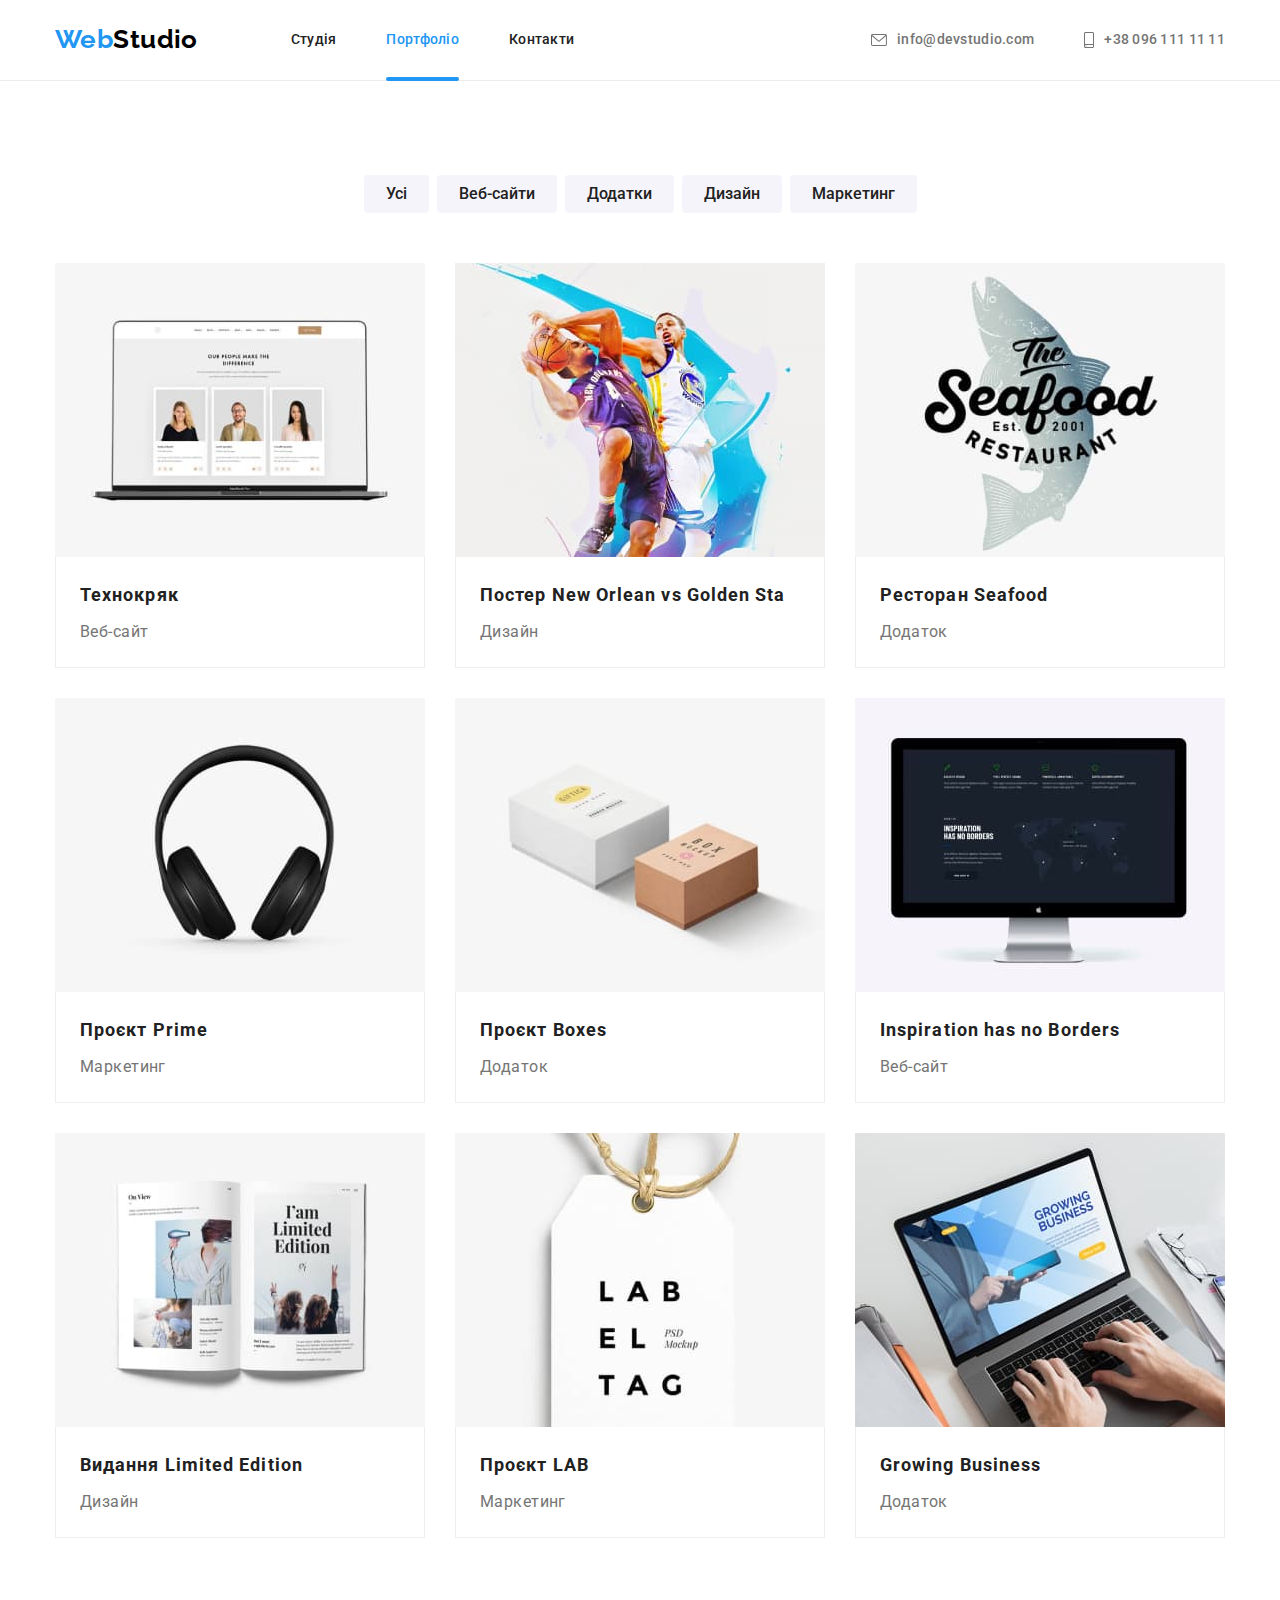
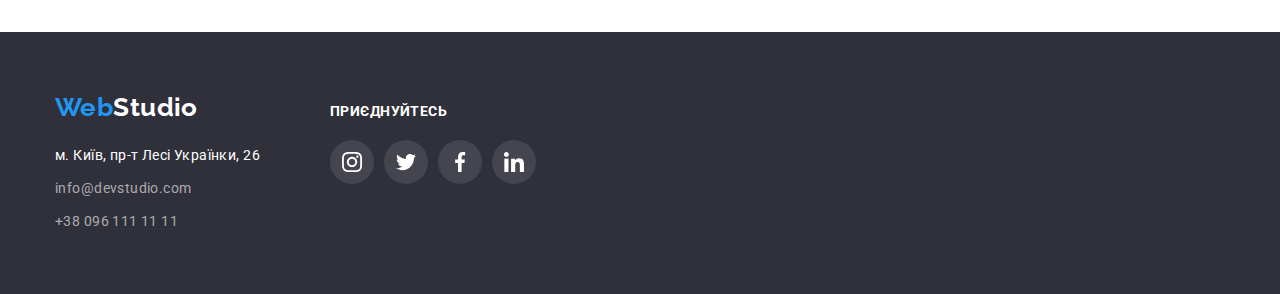
==== portfolio.html @ cd65d910 "hw5" ====
<!DOCTYPE html>
<html lang="uk">
  <head>
    <meta charset="UTF-8" />
    <meta http-equiv="X-UA-Compatible" content="IE=edge" />
    <meta name="viewport" content="width=device-width, initial-scale=1.0" />

    <title>Портфоліо</title>
    <link rel="preconnect" href="https://fonts.googleapis.com" />
    <link rel="preconnect" href="https://fonts.gstatic.com" crossorigin />
    <link
      href="https://fonts.googleapis.com/css2?family=Raleway:wght@700&family=Roboto:wght@400;500;700;900&display=swap"
      rel="stylesheet"
    />
    <link
      rel="stylesheet"
      href="https://cdnjs.cloudflare.com/ajax/libs/modern-normalize/1.0.0/modern-normalize.min.css"
    />
    <link rel="stylesheet" href="./css/styles.css" />
  </head>

  <body>
    <header class="page">
      <div class="coteiner page-coteiner">
        <a class="logo link" href="./index.html" lang="en"
          ><span class="accent">Web</span>Studio</a
        >
        <nav class="page-nav">
          <ul class="page-nav-list">
            <li><a class="link" href="./index.html">Студія</a></li>
            <li>
              <a class="link current" href="./portfolio.html">Портфоліо</a>
            </li>
            <li><a class="link" href="">Контакти</a></li>
          </ul>
        </nav>
        <ul class="contacts">
          <li>
            <a class="contact link" href="mailto:info@devstudio.com" lang="en">
              <svg class="icon" width="16" height="12">
                <use href="./images/icons.svg#icon-envelope"></use>
              </svg>
              info@devstudio.com</a
            >
          </li>

          <li>
            <a class="contact link" href="tel:+380961111111">
              <svg class="icon" width="10" height="16">
                <use href="./images/icons.svg#icon-smartphone"></use>
              </svg>
              +38 096 111 11 11</a
            >
          </li>
        </ul>
      </div>
    </header>

    <main class="main">
      <section class="section portfolio">
        <div class="coteiner">
          <h1 class="visually-hidden">Портфоліо</h1>
          <ul class="portfolio-filter">
            <li><button class="btn" type="button">Усі</button></li>
            <li>
              <button class="btn" type="button">Веб-сайти</button>
            </li>
            <li>
              <button class="btn" type="button">Додатки</button>
            </li>
            <li><button class="btn" type="button">Дизайн</button></li>
            <li>
              <button class="btn" type="button">Маркетинг</button>
            </li>
          </ul>
          <ul class="portfolio-galery">
            <li class="item">
              <a class="link" href="">
                <div class="thumb">
                  <img
                    src="./images/portfolio_1.jpg"
                    alt="Відкритий ноутбук"
                    width="370"
                  />

                  <p class="portfolio-description">
                    Ресурс пропонує комплексні пропозиції з різним рівнем
                    функціоналу та сервісів. Все це дозволить відвідувачу
                    отримати вичерпні відомості про компанію чи приватну особу.
                  </p>
                </div>
                <div class="title-item">
                  <h2 class="title">Технокряк</h2>
                  <p class="text">Веб-сайт</p>
                </div>
              </a>
            </li>
            <li class="item">
              <a class="link" href="">
                <div class="thumb">
                  <img
                    src="./images/portfolio_2.jpg"
                    alt="Два чоловіка борються за м'яч"
                    width="370"
                  />
                  <p class="portfolio-description">
                    Ресурс пропонує комплексні пропозиції з різним рівнем
                    функціоналу та сервісів. Все це дозволить відвідувачу
                    отримати вичерпні відомості про компРесурс пропонує
                    комплексні пропозиції з різним рівнем функціоналу та
                    сервісів. Все це дозволить відвідувачу отримати вичерпні
                    відомості про компРесурс пропонує комплексні пропозиції з
                    різним рівнем функціоналу та сервісів. Все це дозволить
                    отримати вичерпні відомості про комп
                  </p>
                </div>

                <div class="title-item">
                  <h2 class="title">
                    Постер <span lang="en">New Orlean vs Golden Sta</span>
                  </h2>
                  <p class="text">Дизайн</p>
                </div>
              </a>
            </li>
            <li class="item">
              <a class="link" href="">
                <div class="thumb">
                  <img
                    src="./images/portfolio_3.jpg"
                    alt="Логотип ресторану на фоні напівпрозорої риби"
                    width="370"
                  />
                  <p class="portfolio-description">
                    Ресурс пропонує комплексні пропозиції з різним рівнем
                    функціоналу та сервісів. Все це дозволить відвідувачу
                    отримати вичерпні відомості про компанію чи приватну особу.
                  </p>
                </div>

                <div class="title-item">
                  <h2 class="title">Ресторан <span lang="en">Seafood</span></h2>
                  <p class="text">Додаток</p>
                </div>
              </a>
            </li>
            <li class="item">
              <a class="link" href="">
                <div class="thumb">
                  <img
                    src="./images/portfolio_4.jpg"
                    alt="Зображені навушники"
                    width="370"
                  />
                  <p class="portfolio-description">
                    Ресурс пропонує комплексні пропозиції з різним рівнем
                    функціоналу та сервісів. Все це дозволить відвідувачу
                    отримати вичерпні відомості про компанію чи приватну особу.
                  </p>
                </div>

                <div class="title-item">
                  <h2 class="title">Проєкт <span lang="en">Prime</span></h2>
                  <p class="text">Маркетинг</p>
                </div>
              </a>
            </li>
            <li class="item">
              <a class="link" href="">
                <div class="thumb">
                  <img
                    src="./images/portfolio_5.jpg"
                    alt="Дві коробки біла та світло-коричнева"
                    width="370"
                  />
                  <p class="portfolio-description">
                    Ресурс пропонує комплексні пропозиції з різним рівнем
                    функціоналу та сервісів. Все це дозволить відвідувачу
                    отримати вичерпні відомості про компанію чи приватну особу.
                  </p>
                </div>

                <div class="title-item">
                  <h2 class="title">Проєкт <span lang="en">Boxes</span></h2>
                  <p class="text">Додаток</p>
                </div>
              </a>
            </li>
            <li class="item">
              <a class="link" href="">
                <div class="thumb">
                  <img
                    src="./images/portfolio_6.jpg"
                    alt="На єкрані монітору зображена карта світу"
                    width="370"
                  />
                  <p class="portfolio-description">
                    Ресурс пропонує комплексні пропозиції з різним рівнем
                    функціоналу та сервісів. Все це дозволить відвідувачу
                    отримати вичерпні відомості про компанію чи приватну особу.
                  </p>
                </div>

                <div class="title-item">
                  <h2 class="title" lang="en">Inspiration has no Borders</h2>
                  <p class="text">Веб-сайт</p>
                </div>
              </a>
            </li>
            <li class="item">
              <a class="link" href="">
                <div class="thumb">
                  <img
                    src="./images/portfolio_7.jpg"
                    alt="Відкритий журнал"
                    width="370"
                  />
                  <p class="portfolio-description">
                    Ресурс пропонує комплексні пропозиції з різним рівнем
                    функціоналу та сервісів. Все це дозволить відвідувачу
                    отримати вичерпні відомості про компанію чи приватну особу.
                  </p>
                </div>

                <div class="title-item">
                  <h2 class="title">
                    Видання <span lang="en">Limited Edition</span>
                  </h2>
                  <p class="text">Дизайн</p>
                </div>
              </a>
            </li>
            <li class="item">
              <a class="link" href="">
                <div class="thumb">
                  <img
                    src="./images/portfolio_8.jpg"
                    alt="Зображення бірки з написами"
                    width="370"
                  />
                  <p class="portfolio-description">
                    Ресурс пропонує комплексні пропозиції з різним рівнем
                    функціоналу та сервісів. Все це дозволить відвідувачу
                    отримати вичерпні відомості про компанію чи приватну особу.
                  </p>
                </div>

                <div class="title-item">
                  <h2 class="title">Проєкт <span lang="en">LAB</span></h2>
                  <p class="text">Маркетинг</p>
                </div>
              </a>
            </li>
            <li class="item">
              <a class="link" href="">
                <div class="thumb">
                  <img
                    src="./images/portfolio_9.jpg"
                    alt="Людина набирає працює за ноутбуком"
                    width="370"
                  />
                  <p class="portfolio-description">
                    Ресурс пропонує комплексні пропозиції з різним рівнем
                    функціоналу та сервісів. Все це дозволить відвідувачу
                    отримати вичерпні відомості про компанію чи приватну особу.
                  </p>
                </div>

                <div class="title-item">
                  <h2 class="title" lang="en">Growing Business</h2>
                  <p class="text">Додаток</p>
                </div>
              </a>
            </li>
          </ul>
        </div>
      </section>
    </main>
    <footer class="page-footer">
      <div class="coteiner">
        <div class="footer-first-column">
          <a class="logo link" href="./index.html" lang="en"
            ><span class="accent">Web</span>Studio</a
          >
          <address class="footer-address">
            <ul>
              <li>
                <a
                  class="link"
                  href="https://goo.gl/maps/CPtrU1FHBa2aNyZL9"
                  target="_blank"
                  rel="noopener noreferrer nofollow"
                  >м. Київ, пр-т Лесі Українки, 26</a
                >
              </li>
              <li>
                <a
                  class="contact link"
                  href="mailto:info@devstudio.com"
                  lang="en"
                  >info@devstudio.com</a
                >
              </li>
              <li>
                <a class="contact link" href="tel:+380961111111"
                  >+38 096 111 11 11</a
                >
              </li>
            </ul>
          </address>
        </div>
        <div>
          <p class="title">приєднуйтесь</p>
          <ul class="social-list">
            <li class="social-item">
              <a class="social-link link" href="">
                <svg class="icon" width="20" height="20">
                  <use href="./images/icons.svg#icon-instagram"></use>
                </svg>
              </a>
            </li>
            <li class="social-item">
              <a class="social-link link" href="">
                <svg class="icon" width="20" height="20">
                  <use href="./images/icons.svg#icon-twitter"></use>
                </svg>
              </a>
            </li>
            <li class="social-item">
              <a class="social-link link" href="">
                <svg class="icon" width="20" height="20">
                  <use href="./images/icons.svg#icon-facebook"></use>
                </svg>
              </a>
            </li>
            <li class="social-item">
              <a class="social-link link" href="">
                <svg class="icon" width="20" height="20">
                  <use href="./images/icons.svg#icon-linkedin"></use>
                </svg>
              </a>
            </li>
          </ul>
        </div>
      </div>
    </footer>
  </body>
</html>
---- css/styles.css ----
:root {
  --width-conteiner: 1200px;
  --distance-between-cards: 30px;

  --number-columns-benefits: 4;
  --number-columns-work: 3;
  --number-columns-team: 4;
  --number-columns-portfolio-galery: 3;
  /* color */
  --color-bg-primary: #ffffff;
  --color-bg-secondary: #f5f4fa;
  --color-bg-theme-dark: #2f303a;
  --color-bg-social-link-footer: rgba(255, 255, 255, 0.1);

  --color-accent: #2196f3;

  --color-text-theme-dark: #ffffff;
  --color-logo-header: #000000;
  --color-text: #757575;
  --color-nav-and-title: #212121;
  --color-social-link: #afb1b8;
  --color-contacts-footer: rgba(255, 255, 255, 0.6);

  --color-border-heder: #ececec;
  --color-border-potfolio: #eeeeee;

  --font-family-primary: "Roboto", sans-serif;
  --font-family-secondary: "Raleway", sans-serif;
  --animetion-time-func: 250ms cubic-bezier(0.4, 0, 0.2, 1);
  --modal-animetion-time-func: 2000ms cubic-bezier(0.4, 0, 0.2, 1);
}
/* -- dropping-- */
p,
h1,
h2,
h3 {
  margin-top: 0;
  margin-bottom: 0;
}
ul {
  margin-top: 0;
  margin-bottom: 0;
  padding-left: 0;
  list-style: none;
}
button {
  cursor: pointer;
}
img {
  display: block;
  max-width: 100%;
  height: auto;
}
.link {
  text-decoration: none;
  color: inherit;
}
/* -- /dropping-- */
/* --general-- */
body {
  background-color: var(--color-bg-primary);
  color: var(--color-text);

  font-family: var(--font-family-primary);
  font-size: 14px;
  line-height: 1.71;
  letter-spacing: 0.03em;
}
.coteiner {
  width: var(--width-conteiner);
  padding: 0 15px;
  margin: auto;
}
.section {
  padding-bottom: 94px;
}
.section:not(.work) {
  padding-top: 94px;
}
.section-title {
  margin-bottom: 50px;

  font-size: 36px;
  line-height: 1.17;
  text-align: center;
}
.title-item {
  background-color: var(--color-bg-primary);
}
.section-title,
.title {
  color: var(--color-nav-and-title);
}
.title {
  /* як заголовок наслідує шрифт з браузера десь 16 */
  font-size: 14px;
  line-height: 1.14;
}
.accent,
.page-nav-list .link:hover,
.page-nav-list .link:focus {
  color: var(--color-accent);
}
.btn:hover,
.btn:focus {
  box-shadow: 0px 3px 1px rgba(0, 0, 0, 0.1), 0px 1px 2px rgba(0, 0, 0, 0.08),
    0px 2px 2px rgba(0, 0, 0, 0.12);
  background-color: var(--color-accent);
  color: var(--color-text-theme-dark);
}
/* сховати логічні заголовки, вдсутні на макеті */
.visually-hidden {
  position: absolute;
  white-space: nowrap;
  width: 1px;
  height: 1px;
  overflow: hidden;
  border: 0;
  padding: 0;
  clip: rect(0 0 0 0);
  clip-path: inset(50%);
  margin: -1px;
}
/* --/general-- */
/* --header-- */
.page {
  border-bottom: 1px solid var(--color-border-heder);
}
.logo {
  color: var(--color-logo-header);

  font-family: var(--font-family-secondary);
  font-weight: 700;
  font-size: 26px;
  line-height: 1.2;
}

.page-coteiner {
  display: flex;
  flex-wrap: wrap;
  align-items: center;
  position: inherit;
}

.page-nav-list .link {
  color: var(--color-nav-and-title);
  transition: color var(--animetion-time-func);
}
.page-nav-list .link,
.page .contact {
  display: block;
  padding: 32px 0;
}
.page-nav-list,
.contacts {
  display: flex;
  gap: 50px;

  font-weight: 500;
  line-height: 1.14;
  letter-spacing: 0.02em;
}
.contacts {
  margin-left: auto;
}
.page-nav-list .current {
  color: var(--color-accent);
  position: relative;
}

.current::after {
  content: "";
  position: absolute;
  bottom: -1px;
  left: 0;
  width: 100%;
  height: 4px;
  background-color: var(--color-accent);
  border-radius: 2px;
}
.page-nav-list {
  margin-left: 93px;
}
.page .contact {
  display: flex;
  gap: 10px;
  align-items: center;
}
.icon {
  fill: currentColor;
  transition: fill var(--animetion-time-func);
}

/* --/header-- */
/* --hero-- */
.hero {
  max-width: 1600px;
  margin-left: auto;
  margin-right: auto;
  background-color: #c4c4c4;
  background-image: linear-gradient(
      rgba(47, 48, 58, 0.4),
      rgba(47, 48, 58, 0.4)
    ),
    url(../images/hero.jpg);

  background-repeat: no-repeat;
  background-position: center;
  background-size: cover;

  color: var(--color-text-theme-dark);
  text-align: center;
  padding-top: 200px;
  padding-bottom: 200px;
}
.hero-title {
  width: 696px;
  margin-left: auto;
  margin-right: auto;
  margin-bottom: 30px;

  font-weight: 900;
  font-size: 44px;
  line-height: 1.36;
  letter-spacing: 0.06em;
  text-transform: uppercase;
}
.btn-hero {
  padding: 10px 32px;
  box-shadow: 0px 4px 4px rgba(0, 0, 0, 0.15);
  border-radius: 4px;
  border: none;

  background-color: var(--color-accent);
  color: var(--color-text-theme-dark);

  font-weight: 700;
  font-size: 16px;
  line-height: 1.88;
  letter-spacing: 0.06em;
}
/* --/hero-- */
/* --benefits-- */
.benefits .title {
  margin-bottom: 10px;
  text-transform: uppercase;
}

.benefits-list {
  display: flex;
  gap: var(--distance-between-cards);
}
.benefits-list .item {
  flex-basis: calc(
    (
        100% - (var(--number-columns-benefits) - 1) *
          var(--distance-between-cards)
      ) / var(--number-columns-benefits)
  );
}
.benefits-list .item-icon {
  display: flex;
  height: 120px;
  background-color: var(--color-bg-secondary);
  justify-content: center;
  align-items: center;
  margin-bottom: 30px;
}

/* --/benefits-- */
/* --work-- */
.work-list {
  display: flex;
  gap: var(--distance-between-cards);
}
.work-list .item {
  flex-basis: calc(
    (100% - (var(--number-columns-work) - 1) * var(--distance-between-cards)) /
      var(--number-columns-work)
  );
  position: relative;
}

.work-description {
  display: flex;
  align-items: center;
  justify-content: center;
  position: absolute;
  bottom: 0;
  left: 0;
  height: 70px;
  width: 100%;

  background-color: rgba(47, 48, 58, 0.8);
}
.work-description-title {
  color: var(--color-text-theme-dark);
  text-transform: uppercase;
}
/* --/work-- */
/* --team-- */
.team-list {
  display: flex;
  gap: var(--distance-between-cards);
}
.team {
  background-color: var(--color-bg-secondary);
}
.team .title-item {
  padding-top: 30px;
  padding-bottom: 30px;
}
.team .item {
  flex-basis: calc(
    (100% - (var(--number-columns-team) - 1) * var(--distance-between-cards)) /
      var(--number-columns-team)
  );
  border-radius: 0px 0px 4px 4px;
}
.team .icon {
  fill: var(--color-social-link);
}
.team .title {
  margin-bottom: 10px;

  font-weight: 500;
  font-size: 16px;
  line-height: 1.19;
  text-align: center;
}
.team .text {
  font-size: 16px;
  line-height: 1.19;
  text-align: center;
  margin-bottom: 16px;
}
.social-list {
  display: flex;
  gap: 10px;
  align-items: center;
  justify-content: center;
}
.social-item {
  width: 44px;
  height: 44px;
}
.social-link {
  display: flex;
  align-items: center;
  justify-content: center;
  width: 100%;
  height: 100%;
  border-radius: 50%;
  transition: background-color var(--animetion-time-func);
}

.team .social-link:hover .icon,
.team .social-link:focus .icon {
  fill: var(--color-text-theme-dark);
}
/* --/team-- */
/* --client-- */
.client-list {
  display: flex;
  gap: var(--distance-between-cards);
}
.client-item {
  width: 170px;
  height: 92px;
}
.client-link {
  display: flex;
  align-items: center;
  justify-content: center;
  width: 100%;
  height: 100%;
  border: 1px solid var(--color-social-link);
  border-radius: 4px;
  transition: border-color var(--animetion-time-func);
}
.client-link .icon {
  fill: var(--color-social-link);
}
.client-link:hover,
.client-link:focus {
  border-color: var(--color-accent);
}
.client-link:hover .icon,
.client-link:focus .icon {
  fill: var(--color-accent);
}
/* --/client */
/* --portfolio-- */

.btn {
  padding: 6px 22px;
  border: 0;
  border-radius: 4px;
  font-weight: 500;
  font-size: 16px;
  line-height: 1.6;

  background-color: var(--color-bg-secondary);
  color: var(--color-nav-and-title);
  transition: box-shadow var(--animetion-time-func),
    background-color var(--animetion-time-func),
    color var(--animetion-time-func);
}
.portfolio-filter {
  display: flex;
  justify-content: center;
  column-gap: 8px;
  margin-bottom: 50px;
}
.portfolio-galery {
  display: flex;
  flex-wrap: wrap;
  gap: var(--distance-between-cards);
}
.portfolio-galery .item {
  flex-basis: calc(
    (
        100% - (var(--number-columns-portfolio-galery) - 1) *
          var(--distance-between-cards)
      ) / var(--number-columns-portfolio-galery)
  );
}
.portfolio-galery .title-item {
  border-left: 1px solid var(--color-border-potfolio);
  border-right: 1px solid var(--color-border-potfolio);
  border-bottom: 1px solid var(--color-border-potfolio);

  padding: 20px 24px;
}
.portfolio-galery .title {
  font-size: 18px;
  line-height: 2;
  letter-spacing: 0.06em;
  margin-bottom: 4px;
}
.portfolio-galery .text {
  font-size: 16px;
  line-height: 1.88;
}
.portfolio-galery .thumb {
  position: relative;
  overflow: hidden;
}
.portfolio-description {
  position: absolute;
  top: 0;
  left: 0;
  /* width: 370px;
  height: 294px; */
  width: 100%;
  height: 100%;
  overflow: auto;
  transform: translateY(100%);
  transition: transform var(--animetion-time-func),
    opacity var(--animetion-time-func);
  display: flex;
  align-items: center;
  justify-content: center;
  padding: 24px 24px;

  color: var(--color-text-theme-dark);
  background-color: rgba(33, 150, 243, 0.9);
  font-size: 18px;
  line-height: 1.56;
  opacity: 0;
}

.portfolio-galery .link {
  display: block;
  transition: box-shadow var(--animetion-time-func);
}
.portfolio-galery .link:hover .portfolio-description,
.portfolio-galery .link:focus .portfolio-description {
  transform: translateY(0%);
  opacity: 1;
}
.portfolio-galery .link:hover,
.portfolio-galery .link:focus {
  box-shadow: 0px 1px 1px rgba(0, 0, 0, 0.12), 0px 4px 4px rgba(0, 0, 0, 0.06),
    1px 4px 6px rgba(0, 0, 0, 0.16);
  /* opacity: 1; */
}

/* --/portfolio-- */
/* --footer-- */
.page-footer {
  background-color: var(--color-bg-theme-dark);
  color: var(--color-text-theme-dark);
  padding-top: 60px;
  padding-bottom: 60px;
}
.page-footer .coteiner {
  display: flex;
  gap: 70px;
  align-items: baseline;
}
.page-footer .link {
  color: inherit;
  font-style: normal;
}
.footer-address {
  margin-top: 20px;
}
.footer-address li + li {
  margin-top: 9px;
}
.page-footer .contact {
  color: var(--color-contacts-footer);
}
.page-footer .social-link {
  background-color: var(--color-bg-social-link-footer);
}
.page-footer .title {
  margin-bottom: 20px;
  font-weight: 700;
  text-transform: uppercase;
  color: inherit;
}
.contact {
  transition: color var(--animetion-time-func);
}
.contact:hover,
.contact:focus {
  color: var(--color-accent);
}
.social-link:hover,
.social-link:focus {
  background-color: var(--color-accent);
}
/* --/footer--  */
/* modal */
.backdrop {
  position: fixed;
  top: 0;
  left: 0;
  width: 100%;
  height: 100%;
  z-index: 100;
  background-color: rgba(0, 0, 0, 0.2);
  opacity: 1;
  transition: visibility var(--modal-animetion-time-func),
    opacity var(--modal-animetion-time-func);
}
.backdrop.is-hidden {
  opacity: 0;
  visibility: hidden;
  pointer-events: none;
}
.backdrop.is-hidden .modal {
  border-radius: 50%;
  background-color: var(--color-accent);
  transform: translate(100%, 100%) scale(2) rotate(720deg);
}
.modal {
  position: absolute;
  top: 50%;
  left: 50%;
  min-width: 528px;
  min-height: 581px;
  background-color: var(--color-bg-primary);
  box-shadow: 0px 1px 3px rgba(0, 0, 0, 0.12), 0px 1px 1px rgba(0, 0, 0, 0.14),
    0px 2px 1px rgba(0, 0, 0, 0.2);
  border-radius: 4px;
  transform: translate(-50%, -50%) scale(1) rotate(0deg);
  transition: transform var(--modal-animetion-time-func),
    background-color var(--modal-animetion-time-func) 1000ms,
    border-radius var(--modal-animetion-time-func);
}
.closed {
  position: absolute;
  top: 8px;
  right: 8px;
  width: 30px;
  height: 30px;
  display: flex;
  align-items: center;
  justify-content: center;
  background-color: inherit;
  border-radius: 50%;
  border: 1px solid rgba(0, 0, 0, 0.1);
}
.closed:hover {
  border-color: var(--color-accent);
  color: var(--color-accent);
}

/* /modal */
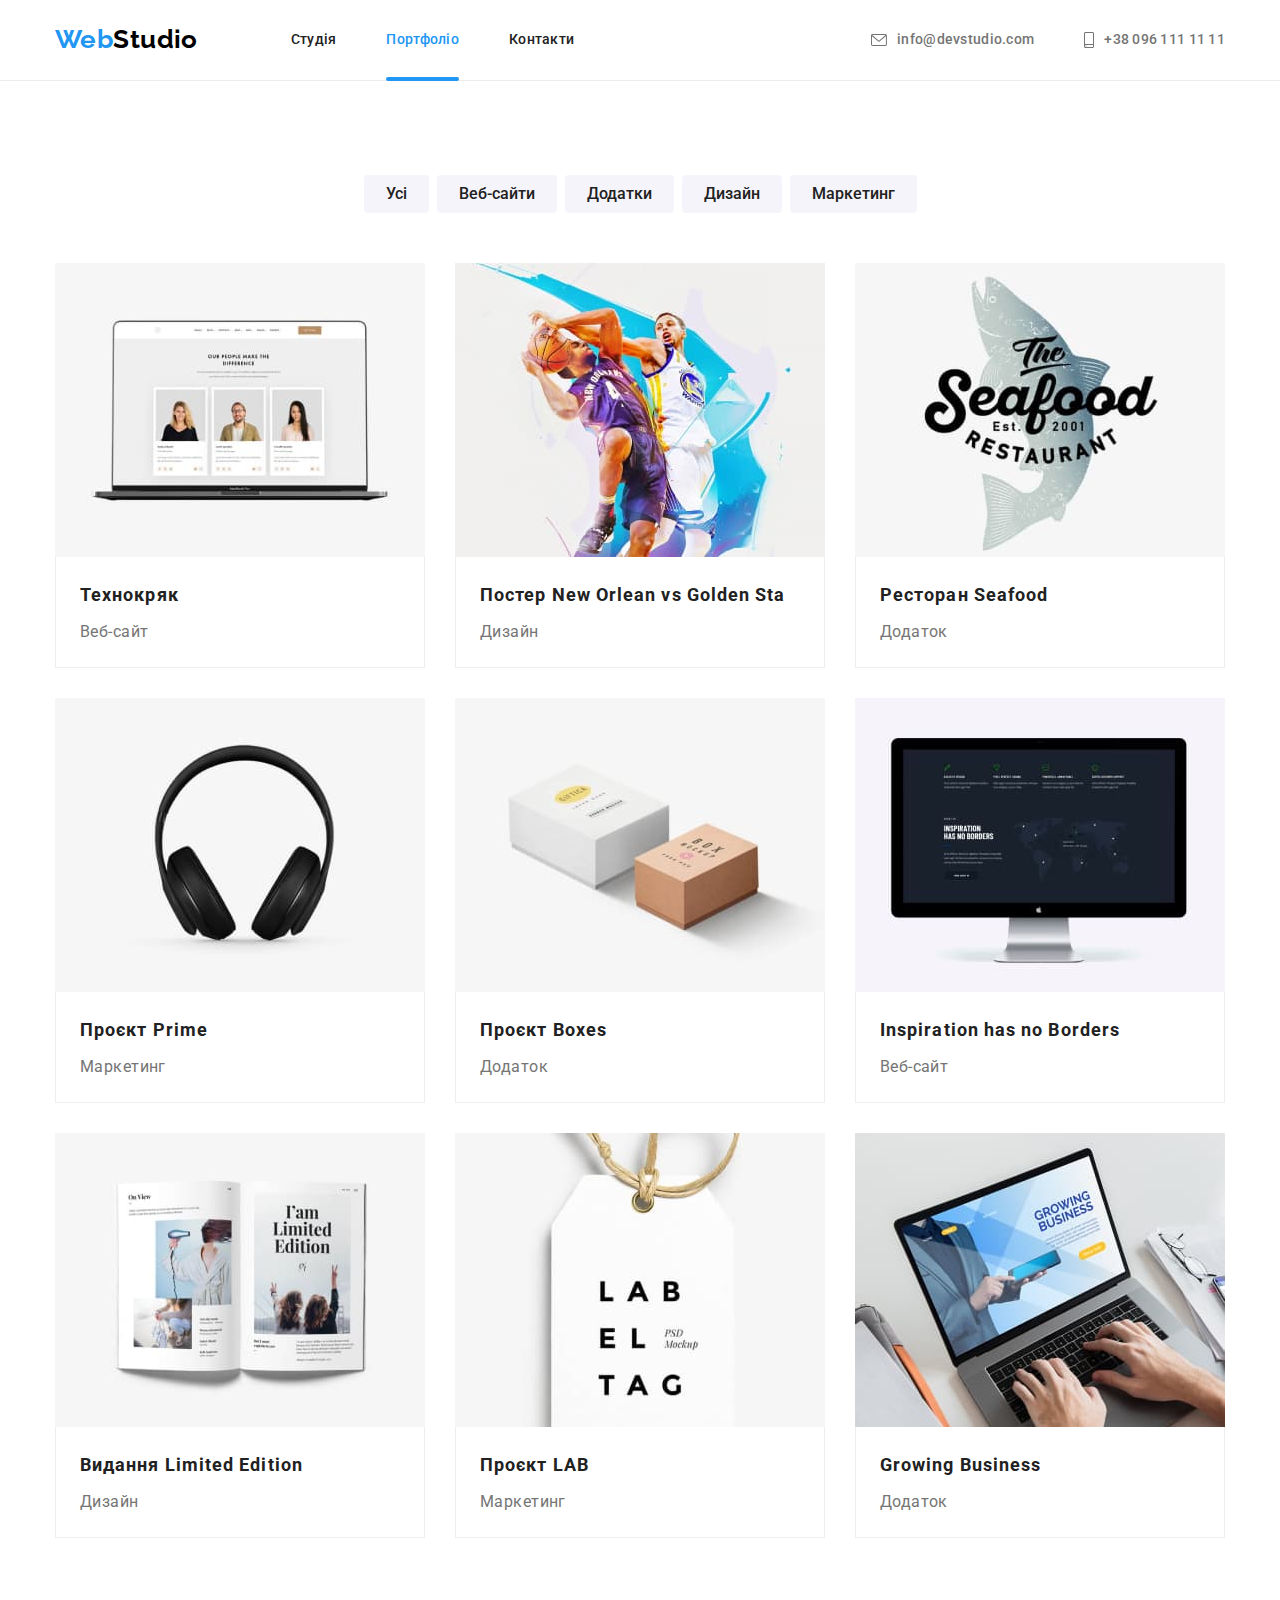
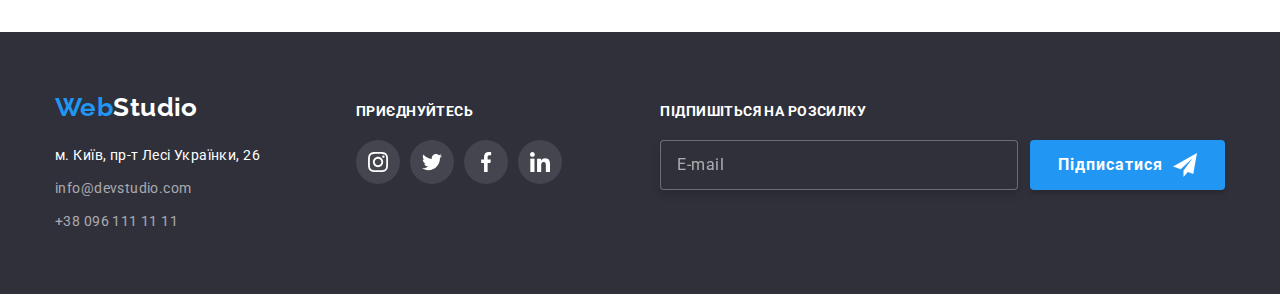
==== commit 0596fb18: "finish" ====
--- a/portfolio.html
+++ b/portfolio.html
@@ -342,6 +342,25 @@
             </li>
           </ul>
         </div>
+        <form class="form-footer">
+          <p class="title">Підпишіться на розсилку</p>
+          <div class="form-footer-conteiner">
+            <label>
+              <input
+                class="input-email-footer"
+                type="email"
+                name="user-mail"
+                placeholder="E-mail"
+              />
+            </label>
+            <button class="btn-accent btn-footer" type="submit">
+              Підписатися
+              <svg class="icon icon-send" width="24" height="24">
+                <use href="./images/icons.svg#icon-send"></use>
+              </svg>
+            </button>
+          </div>
+        </form>
       </div>
     </footer>
   </body>
--- a/css/styles.css
+++ b/css/styles.css
@@ -18,6 +18,7 @@
   --color-logo-header: #000000;
   --color-text: #757575;
   --color-nav-and-title: #212121;
+
   --color-social-link: #afb1b8;
   --color-contacts-footer: rgba(255, 255, 255, 0.6);
 
@@ -225,12 +226,8 @@
   letter-spacing: 0.06em;
   text-transform: uppercase;
 }
-.btn-hero {
-  padding: 10px 32px;
+.btn-accent {
   box-shadow: 0px 4px 4px rgba(0, 0, 0, 0.15);
-  border-radius: 4px;
-  border: none;
-
   background-color: var(--color-accent);
   color: var(--color-text-theme-dark);
 
@@ -238,7 +235,13 @@
   font-size: 16px;
   line-height: 1.88;
   letter-spacing: 0.06em;
-}
+  border-radius: 4px;
+  border: none;
+}
+.btn-hero {
+  padding: 10px 32px;
+}
+
 /* --/hero-- */
 /* --benefits-- */
 .benefits .title {
@@ -483,7 +486,6 @@
 .portfolio-galery .link:focus {
   box-shadow: 0px 1px 1px rgba(0, 0, 0, 0.12), 0px 4px 4px rgba(0, 0, 0, 0.06),
     1px 4px 6px rgba(0, 0, 0, 0.16);
-  /* opacity: 1; */
 }
 
 /* --/portfolio-- */
@@ -505,6 +507,7 @@
 }
 .footer-address {
   margin-top: 20px;
+  width: 231px;
 }
 .footer-address li + li {
   margin-top: 9px;
@@ -532,6 +535,42 @@
 .social-link:focus {
   background-color: var(--color-accent);
 }
+.form-footer {
+  margin-left: auto;
+}
+.form-footer-conteiner {
+  display: flex;
+  gap: 12px;
+}
+.btn-footer {
+  display: flex;
+  align-items: center;
+  justify-content: center;
+  gap: 10px;
+  padding: 10px 28px;
+}
+
+.input-email-footer {
+  width: 358px;
+  height: 50px;
+  padding: 15px 16px;
+  border: 1px solid rgba(255, 255, 255, 0.3);
+  filter: drop-shadow(0px 4px 4px rgba(0, 0, 0, 0.15));
+  border-radius: 4px;
+  background-color: var(--color-bg-theme-dark);
+  color: var(--color-text-theme-dark);
+  font-size: 16px;
+  line-height: 1.25;
+  letter-spacing: 0.03em;
+}
+.input-email-footer::placeholder {
+  color: rgba(255, 255, 255, 0.6);
+}
+.input-email-footer:focus {
+  border-color: var(--color-accent);
+  outline: none;
+}
+
 /* --/footer--  */
 /* modal */
 .backdrop {
@@ -560,8 +599,9 @@
   position: absolute;
   top: 50%;
   left: 50%;
-  min-width: 528px;
-  min-height: 581px;
+  width: 528px;
+  height: 581px;
+
   background-color: var(--color-bg-primary);
   box-shadow: 0px 1px 3px rgba(0, 0, 0, 0.12), 0px 1px 1px rgba(0, 0, 0, 0.14),
     0px 2px 1px rgba(0, 0, 0, 0.2);
@@ -571,6 +611,107 @@
     background-color var(--modal-animetion-time-func) 1000ms,
     border-radius var(--modal-animetion-time-func);
 }
+.contact-form {
+  width: 100%;
+  height: 100%;
+  padding: 40px;
+  outline: none;
+  text-align: center;
+}
+
+.title-form {
+  margin-bottom: 12px;
+  font-weight: 700;
+  font-size: 20px;
+  line-height: 1.15;
+  /* text-align: center; */
+  color: var(--color-nav-and-title);
+}
+.form-label {
+  display: block;
+  font-size: 12px;
+  line-height: 1.17;
+  letter-spacing: 0.01em;
+  text-align: left;
+}
+.form-label + .form-label {
+  margin-top: 10px;
+}
+.form-svg-imput {
+  position: relative;
+
+  margin-top: 4px;
+}
+.contact-form-input {
+  width: 100%;
+  height: 40px;
+  border: 1px solid rgba(33, 33, 33, 0.2);
+  border-radius: 4px;
+  padding: 12px 12px 12px 42px;
+  transition: border-color var(--animetion-time-func);
+}
+.form-icon {
+  position: absolute;
+  top: 50%;
+  transform: translateY(-50%);
+  left: 12px;
+  fill: var(--color-nav-and-title);
+}
+.contact-form-coment {
+  width: 100%;
+  height: 117px;
+  resize: none;
+  padding: 12px 16px;
+
+  margin-bottom: 20px;
+  margin-top: 4px;
+
+  border: 1px solid rgba(33, 33, 33, 0.2);
+  border-radius: 4px;
+  transition: border-color var(--animetion-time-func);
+}
+.contact-form-input:focus,
+.contact-form-coment:focus {
+  border-color: var(--color-accent);
+  outline: none;
+}
+.contact-form-input:focus + .form-icon {
+  fill: var(--color-accent);
+}
+.contact-form-coment::placeholder {
+  color: rgba(117, 117, 117, 0.5);
+}
+
+.form-contract-checkbox {
+  display: flex;
+  align-items: center;
+  justify-content: center;
+  margin-bottom: 30px;
+}
+.form-icon-checkbox-active {
+  display: none;
+  margin-right: 7px;
+}
+.form-icon-checkbox {
+  margin-right: 7px;
+  fill: var(--color-nav-and-title);
+}
+
+/* .form-contract {
+  position: absolute;
+  appearance: none;
+} */
+
+.form-contract:checked ~ .form-icon-checkbox-active {
+  display: block;
+}
+.form-contract:checked ~ .form-icon-checkbox {
+  display: none;
+}
+.contact-form .btn-accent {
+  padding: 10px 52px;
+}
+
 .closed {
   position: absolute;
   top: 8px;
@@ -583,9 +724,10 @@
   background-color: inherit;
   border-radius: 50%;
   border: 1px solid rgba(0, 0, 0, 0.1);
-}
-.closed:hover {
-  border-color: var(--color-accent);
+  transition: color var(--animetion-time-func);
+}
+.closed:hover,
+.closed:focus {
   color: var(--color-accent);
 }
 
